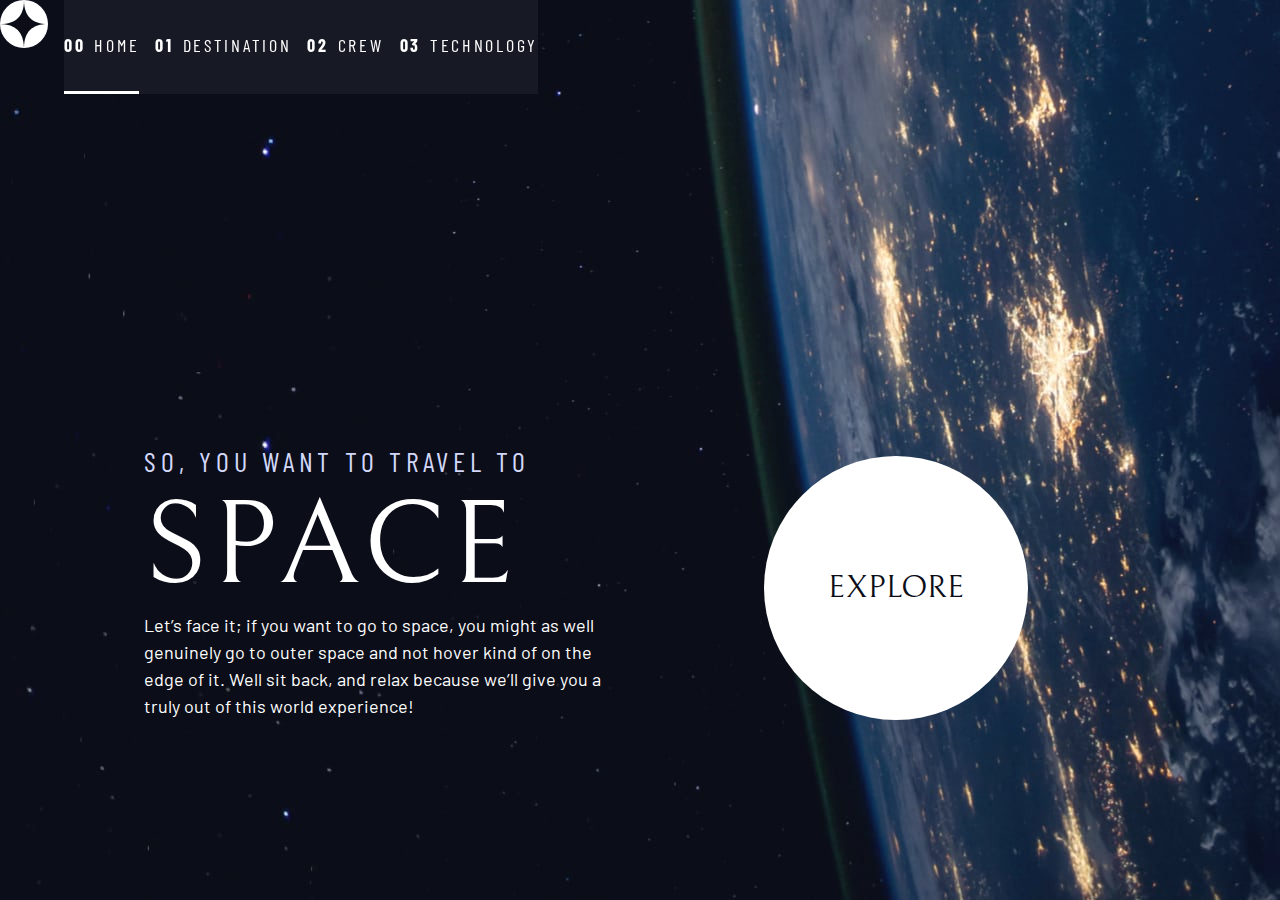
==== index.html @ 42b05539 "initial" ====
<!DOCTYPE html>
<html lang="en">
  <head>
    <meta charset="UTF-8" />
    <meta name="viewport" content="width=device-width, initial-scale=1.0" />

    <link
      rel="icon"
      type="image/png"
      sizes="32x32"
      href="./assets/favicon-32x32.png"
    />
    <!-- Google fonts -->
    <link rel="preconnect" href="https://fonts.googleapis.com" />
    <link rel="preconnect" href="https://fonts.gstatic.com" crossorigin />
    <link
      href="https://fonts.googleapis.com/css2?family=Barlow+Condensed:wght@400;700&family=Bellefair&family=Barlow:wght@400;700&display=swap"
      rel="stylesheet"
    />

    <!-- Our custom CSS -->
    <link rel="stylesheet" href="index.css" />
    <title>Frontend Mentor | Space tourism website</title>

    <script src="index.js" defer></script>
  </head>
  <body class="home">
    <header class="primary-header flex">
      <div>
        <img
          src="./starter-code/assets/shared/logo.svg"
          alt="space tourism logo"
          class="logo"
        />
      </div>
      <button class="mobile-nav-toggle" aria-controls="primary-navigation">
        <span aria-expanded="false" class="sr-only">Menu</span>
      </button>
      <nav>
        <ul
          id="primary-navigation"
          data-visible="false"
          class="primary-navigation underline-indicators flex"
        >
          <li class="active">
            <a
              class="ff-sans-cond uppercase text-white letter-spacing-2"
              href="index.html"
              ><span>00</span>Home</a
            >
          </li>
          <li>
            <a
              class="ff-sans-cond uppercase text-white letter-spacing-2"
              href="destination.html"
              ><span>01</span>Destination</a
            >
          </li>
          <li>
            <a
              class="ff-sans-cond uppercase text-white letter-spacing-2"
              href="crew.html"
              ><span>02</span>Crew</a
            >
          </li>
          <li>
            <a
              class="ff-sans-cond uppercase text-white letter-spacing-2"
              href="technology.html"
              ><span>03</span>Technology</a
            >
          </li>
        </ul>
      </nav>
    </header>

    <div class="grid-container grid-container--home">
      <div>
        <h1 class="text-accent fs-500 ff-sans-cond uppercase letter-spacing-1">
          So, you want to travel to
          <span class="fs-900 ff-serif text-white d-block">Space</span>
        </h1>
        <p>
          Let’s face it; if you want to go to space, you might as well genuinely
          go to outer space and not hover kind of on the edge of it. Well sit
          back, and relax because we’ll give you a truly out of this world
          experience!
        </p>
      </div>
      <div>
        <a href="#" class="large-button uppercase ff-serif text-dark bg-white"
          >Explore</a
        >
      </div>
    </div>
  </body>
</html>
---- index.css ----
/* ------------------- */
/* Custom properties   */
/* ------------------- */

:root {
    /* colors */
    --clr-dark: 230 35% 7%;
    --clr-light: 231 77% 90%;
    --clr-white: 0 0% 100%;

    /* font-sizes */
    --fs-900: clamp(5rem, 8vw + 1rem, 9.375rem);
    --fs-800: 3.5rem;
    --fs-700: 1.5rem;
    --fs-600: 1rem;
    --fs-500: 1.75rem;
    --fs-400: 0.9375rem;
    --fs-300: 1rem;
    --fs-200: 0.875rem;

    /* font-families */
    --ff-serif: "Bellefair", serif;
    --ff-sans-cond: "Barlow Condensed", sans-serif;
    --ff-sans-normal: "Barlow", sans-serif;
}

@media (min-width: 35em) {
    :root {
        --fs-800: 5rem;
        --fs-700: 2.5rem;
        --fs-600: 1.5rem;
        --fs-400: 1rem;
    }
}

@media (min-width: 45em) {
    :root {
        /* font-sizes */
        --fs-800: 6.25rem;
        --fs-700: 3.5rem;
        --fs-600: 2rem;
        --fs-400: 1.125rem;
    }
}


/* ------------------- */
/* Reset               */
/* ------------------- */

/* https://piccalil.li/blog/a-modern-css-reset/ */

/* Box sizing */
*,
*::before,
*::after {
    box-sizing: border-box;
}

/* Reset margins */
body,
h1,
h2,
h3,
h4,
h5,
p,
figure,
picture {
    margin: 0;
}

h1,
h2,
h3,
h4,
h5,
h6,
p {
    font-weight: 400;
}

/* set up the body */
body {
    font-family: var(--ff-sans-normal);
    font-size: var(--fs-400);
    color: hsl(var(--clr-white));
    background-color: hsl(var(--clr-dark));
    line-height: 1.5;
    min-height: 100vh;

    display: grid;
    grid-template-rows: min-content 1fr;
    overflow-x: hidden;
}

/* make images easier to work with */
img,
picutre {
    max-width: 100%;
    display: block;
}

/* make form elements easier to work with */
input,
button,
textarea,
select {
    font: inherit;
}

/* remove animations for people who've turned them off */
@media (prefers-reduced-motion: reduce) {

    *,
    *::before,
    *::after {
        animation-duration: 0.01ms !important;
        animation-iteration-count: 1 !important;
        transition-duration: 0.01ms !important;
        scroll-behavior: auto !important;
    }
}


/* ------------------- */
/* Utility classes     */
/* ------------------- */

/* general */

.flex {
    display: flex;
    gap: var(--gap, 1rem);
}

.grid {
    display: grid;
    gap: var(--gap, 1rem);
}

.d-block {
    display: block;
}

.flow>*:where(:not(:first-child)) {
    margin-top: var(--flow-space, 1rem);
}

.container {
    padding-inline: 2em;
    margin-inline: auto;
    max-width: 80rem;
}

.grid-container {
    text-align: center;
    display: grid;
    place-items: center;
    padding-inline: 1rem;

}

.grid-container * {
    max-width: 50ch;
}

@media (min-width: 45em) {
    .grid-container {
        text-align: left;
        column-gap: var(--container-gap, 2rem);
        grid-template-columns: minmax(1rem, 1fr) repeat(2, minmax(0, 30rem)) minmax(1rem, 1fr);
    }

    .grid-container>*:first-child {
        grid-column: 2;
    }

    .grid-container>*:last-child {
        grid-column: 3;
    }

    .grid-container--home {
        padding-bottom: max(6rem, 20vh);
        align-items: end;
    }
}


.sr-only {
    position: absolute;
    width: 1px;
    height: 1px;
    padding: 0;
    margin: -1px;
    overflow: hidden;
    clip: rect(0, 0, 0, 0);
    white-space: nowrap;
    /* added line */
    border: 0;
}

/* colors */

.bg-dark {
    background-color: hsl(var(--clr-dark));
}

.bg-accent {
    background-color: hsl(var(--clr-light));
}

.bg-white {
    background-color: hsl(var(--clr-white));
}

.text-dark {
    color: hsl(var(--clr-dark));
}

.text-accent {
    color: hsl(var(--clr-light));
}

.text-white {
    color: hsl(var(--clr-white));
}

/* typography */

.ff-serif {
    font-family: var(--ff-serif);
}

.ff-sans-cond {
    font-family: var(--ff-sans-cond);
}

.ff-sans-normal {
    font-family: var(--ff-sans-normal);
}

.letter-spacing-1 {
    letter-spacing: 4.75px;
}

.letter-spacing-2 {
    letter-spacing: 2.7px;
}

.letter-spacing-3 {
    letter-spacing: 2.35px;
}

.uppercase {
    text-transform: uppercase;
}

.fs-900 {
    font-size: var(--fs-900);
}

.fs-800 {
    font-size: var(--fs-800);
}

.fs-700 {
    font-size: var(--fs-700);
}

.fs-600 {
    font-size: var(--fs-600);
}

.fs-500 {
    font-size: var(--fs-500);
}

.fs-400 {
    font-size: var(--fs-400);
}

.fs-300 {
    font-size: var(--fs-300);
}

.fs-200 {
    font-size: var(--fs-200);
}

.fs-900,
.fs-800,
.fs-700,
.fs-600 {
    line-height: 1.1;
}

.numbered-title {
    font-family: var(--ff-sans-cond);
    font-size: var(--fs-500);
    text-transform: uppercase;
    letter-spacing: 4.72px;
}

.numbered-title span {
    margin-right: .5em;
    font-weight: 700;
    color: hsl(var(--clr-white) / .25);
}


/* ------------------- */
/* Compontents         */
/* ------------------- */

.large-button {
    font-size: 2rem;
    position: relative;
    z-index: 1;
    display: inline-grid;
    place-items: center;
    padding: 0 2em;
    border-radius: 50%;
    aspect-ratio: 1;
    text-decoration: none;
}

.large-button::after {
    content: '';
    position: absolute;
    z-index: -1;
    width: 100%;
    height: 100%;
    background: hsl(var(--clr-white) / .1);
    border-radius: 50%;
    opacity: 0;
    transition: opacity 500ms linear, transform 750ms ease-in-out;
}

.large-button:hover::after,
.large-button:focus::after {
    opacity: 1;
    transform: scale(1.5);
}

.primary-navigation {
    --underline-gap: 2rem;
    list-style: none;
    padding: 0;
    margin: 0;
    background: hsl(var(--clr-dark) / .95);
}

.mobile-nav-toggle {
    display: none;
}

@supports (backdrop-filter: blur(1.5rem)) {
    .primary-navigation {
        background: hsl(var(--clr-white) / .05);
        backdrop-filter: blur(1.5rem);
    }
}

@media (max-width: 35rem) {
    .primary-navigation {
        --underline-gap: .5rem;
        position: fixed;
        z-index: 1000;
        inset: 0 0 0 30%;
        list-style: none;
        padding: min(20rem, 10vh) 2rem;
        margin: 0;
        flex-direction: column;
        transform: translateX(100%);
    }

    .primary-navigation[data-visible="true"] {
        transform: translateX(0);
    }

    .primary-navigation.underline-indicators>.active {
        border: 0;
    }

    .mobile-nav-toggle {
        display: block;
        position: absolute;
        z-index: 2000;
        right: 1rem;
        top: 2rem;
        background: transparent;
        background-image: url(./starter-code/assets/shared/icon-hamburger.svg);
        background-repeat: no-repeat;
        width: 1.5rem;
        aspect-ratio: 1;
        border: 0;
    }
}



.primary-navigation a {
    text-decoration: none;
}

.primary-navigation a>span {
    font-weight: 700;
    margin-right: .5em;
}

.underline-indicators>* {
    cursor: pointer;
    padding: var(--underline-gap, 1rem) 0;
    border: 0;
    border-bottom: .2rem solid hsl(var(--clr-white) / 0);
}

.underline-indicators>*:hover,
.underline-indicators>*:focus {
    border-color: hsl(var(--clr-white) / .5);
}

.underline-indicators>.active,
.underline-indicators>[aria-selected="true"] {
    color: hsl(var(--clr-white) / 1);
    border-color: hsl(var(--clr-white) / 1);
}

.tab-list {
    --gap: 2rem;
}

.dot-indicators>* {
    cursor: pointer;
    border: 0;
    border-radius: 50%;
    padding: .5em;
    background-color: hsl(var(--clr-white) / .25);
}

.dot-indicators>*:hover,
.dot-indicators>*:focus {
    background-color: hsl(var(--clr-white) / .5);
}

.dot-indicators>[aria-selected="true"] {
    background-color: hsl(var(--clr-white) / 1);
}


/* ----------------------------- */
/* Page specific background      */
/* ----------------------------- */
body {
    background-size: cover;
    background-position: bottom center;
}

/* home */
.home {
    background-image: url(./starter-code/assets/home/background-home-mobile.jpg);
}

@media (min-width: 35rem) {
    .home {
        background-position: center center;
        background-image: url(./starter-code/assets/home/background-home-tablet.jpg);
    }
}

@media (min-width: 45rem) {
    .home {
        background-image: url(./starter-code/assets/home/background-home-desktop.jpg);
    }
}
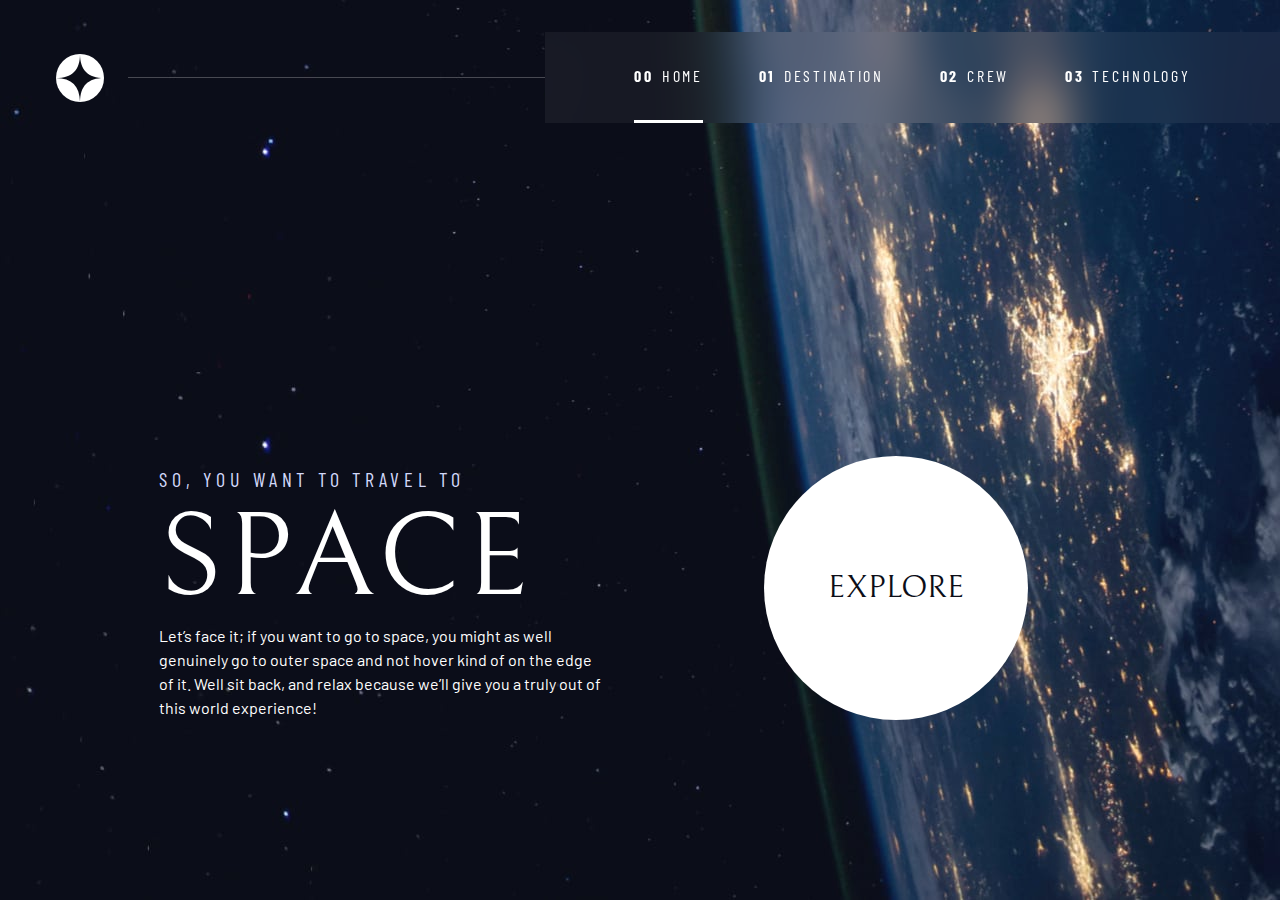
==== commit 9d8b15d0: "mobile layout" ====
--- a/index.html
+++ b/index.html
@@ -25,6 +25,7 @@
     <script src="index.js" defer></script>
   </head>
   <body class="home">
+    <a href="#main" class="skip-to-content">Skip to content</a>
     <header class="primary-header flex">
       <div>
         <img
@@ -46,35 +47,35 @@
             <a
               class="ff-sans-cond uppercase text-white letter-spacing-2"
               href="index.html"
-              ><span>00</span>Home</a
+              ><span aria-hidden="true">00</span>Home</a
             >
           </li>
           <li>
             <a
               class="ff-sans-cond uppercase text-white letter-spacing-2"
               href="destination.html"
-              ><span>01</span>Destination</a
+              ><span aria-hidden="true">01</span>Destination</a
             >
           </li>
           <li>
             <a
               class="ff-sans-cond uppercase text-white letter-spacing-2"
               href="crew.html"
-              ><span>02</span>Crew</a
+              ><span aria-hidden="true">02</span>Crew</a
             >
           </li>
           <li>
             <a
               class="ff-sans-cond uppercase text-white letter-spacing-2"
               href="technology.html"
-              ><span>03</span>Technology</a
+              ><span aria-hidden="true">03</span>Technology</a
             >
           </li>
         </ul>
       </nav>
     </header>
 
-    <div class="grid-container grid-container--home">
+    <main id="main" class="grid-container grid-container--home">
       <div>
         <h1 class="text-accent fs-500 ff-sans-cond uppercase letter-spacing-1">
           So, you want to travel to
@@ -92,6 +93,6 @@
           >Explore</a
         >
       </div>
-    </div>
+    </main>
   </body>
 </html>
--- a/index.css
+++ b/index.css
@@ -13,7 +13,7 @@
     --fs-800: 3.5rem;
     --fs-700: 1.5rem;
     --fs-600: 1rem;
-    --fs-500: 1.75rem;
+    --fs-500: 1rem;
     --fs-400: 0.9375rem;
     --fs-300: 1rem;
     --fs-200: 0.875rem;
@@ -39,7 +39,8 @@
         --fs-800: 6.25rem;
         --fs-700: 3.5rem;
         --fs-600: 2rem;
-        --fs-400: 1.125rem;
+        --fs-500: 1.25rem;
+        --fs-400: 1rem;
     }
 }
 
@@ -153,38 +154,7 @@
     max-width: 80rem;
 }
 
-.grid-container {
-    text-align: center;
-    display: grid;
-    place-items: center;
-    padding-inline: 1rem;
-
-}
-
-.grid-container * {
-    max-width: 50ch;
-}
-
-@media (min-width: 45em) {
-    .grid-container {
-        text-align: left;
-        column-gap: var(--container-gap, 2rem);
-        grid-template-columns: minmax(1rem, 1fr) repeat(2, minmax(0, 30rem)) minmax(1rem, 1fr);
-    }
-
-    .grid-container>*:first-child {
-        grid-column: 2;
-    }
-
-    .grid-container>*:last-child {
-        grid-column: 3;
-    }
-
-    .grid-container--home {
-        padding-bottom: max(6rem, 20vh);
-        align-items: end;
-    }
-}
+
 
 
 .sr-only {
@@ -196,8 +166,22 @@
     overflow: hidden;
     clip: rect(0, 0, 0, 0);
     white-space: nowrap;
-    /* added line */
     border: 0;
+}
+
+.skip-to-content {
+    background: hsl(var(--clr-white));
+    z-index: 9999;
+    color: hsl(var(--clr-dark));
+    padding: .5em 1em;
+    margin-inline: auto;
+    position: absolute;
+    transform: translateY(-100%);
+    transition: transform 250ms ease-in;
+}
+
+.skip-to-content:focus {
+    transform: translateY(0);
 }
 
 /* colors */
@@ -343,12 +327,35 @@
     transform: scale(1.5);
 }
 
+
+/* primary header */
+
+.logo {
+    margin: 1.5rem clamp(1.5rem, 5vw, 3.5rem);
+}
+
+.primary-header {
+    justify-content: space-between;
+    align-items: center;
+}
+
 .primary-navigation {
+    --gap: clamp(1.5rem, 5vw, 3.5rem);
     --underline-gap: 2rem;
     list-style: none;
     padding: 0;
     margin: 0;
-    background: hsl(var(--clr-dark) / .95);
+    background: hsl(var(--clr-white) / .05);
+    backdrop-filter: blur(1.5rem);
+}
+
+.primary-navigation a {
+    text-decoration: none;
+}
+
+.primary-navigation a>span {
+    font-weight: 700;
+    margin-right: .5em;
 }
 
 .mobile-nav-toggle {
@@ -373,6 +380,7 @@
         margin: 0;
         flex-direction: column;
         transform: translateX(100%);
+        transition: transform 500ms ease-in-out;
     }
 
     .primary-navigation[data-visible="true"] {
@@ -382,6 +390,8 @@
     .primary-navigation.underline-indicators>.active {
         border: 0;
     }
+
+
 
     .mobile-nav-toggle {
         display: block;
@@ -392,22 +402,57 @@
         background: transparent;
         background-image: url(./starter-code/assets/shared/icon-hamburger.svg);
         background-repeat: no-repeat;
+        background-position: center;
         width: 1.5rem;
         aspect-ratio: 1;
         border: 0;
     }
-}
-
-
-
-.primary-navigation a {
-    text-decoration: none;
-}
-
-.primary-navigation a>span {
-    font-weight: 700;
-    margin-right: .5em;
-}
+
+    .mobile-nav-toggle[aria-expanded="true"] {
+        background-image: url(./starter-code/assets/shared/icon-close.svg);
+
+    }
+
+    .mobile-nav-toggle:focus-visible {
+        outline: 5px solid white;
+        outline-offset: 5px;
+    }
+}
+
+@media (min-width: 35rem) {
+    .primary-navigation {
+        padding-inline: clamp(3rem, 7vw, 7rem);
+    }
+}
+
+@media (min-width: 35em) and (max-width: 44.999em) {
+    .primary-navigation a>span {
+        display: none;
+    }
+}
+
+@media (min-width:45em) {
+    .primary-header::after {
+        content: '';
+        display: block;
+        position: relative;
+        height: 1px;
+        width: 100%;
+        margin-right: -2.5rem;
+        background: hsl(var(--clr-white) / .25);
+        order: 1;
+    }
+
+    nav {
+        order: 2;
+    }
+
+    .primary-navigation {
+        margin-block: 2rem;
+    }
+}
+
+
 
 .underline-indicators>* {
     cursor: pointer;
@@ -473,4 +518,78 @@
     .home {
         background-image: url(./starter-code/assets/home/background-home-desktop.jpg);
     }
+}
+
+/* ----------------------------- */
+/* Layout      */
+/* ----------------------------- */
+
+.grid-container {
+    text-align: center;
+    display: grid;
+    place-items: center;
+    padding-inline: 1rem;
+    padding-bottom: 3rem;
+
+}
+
+.grid-container * {
+    max-width: 50ch;
+}
+
+.numbered-title {
+    grid-area: title;
+}
+
+/* destination layout */
+
+.grid-container--destination {
+    --flow-space: 2rem;
+    grid-template-areas:
+        "title"
+        "image"
+        "tabs"
+        "content"
+    ;
+}
+
+.grid-container--destination>img {
+    grid-area: image;
+    max-width: 60%;
+}
+
+.grid-container--destination>.tab-list {
+    grid-area: tabs;
+}
+
+.grid-container--destination>.destination-info {
+    grid-area: content;
+}
+
+.destination-meta {
+    flex-direction: column;
+    border-top: 1px solid hsl(var(--clr-white) / .1);
+    padding-top: 2.5rem;
+    margin-top: 2.5rem;
+}
+
+@media (min-width: 45em) {
+    .grid-container {
+        text-align: left;
+        column-gap: var(--container-gap, 2rem);
+        grid-template-columns: minmax(1rem, 1fr) repeat(2, minmax(0, 30rem)) minmax(1rem, 1fr);
+    }
+
+    .grid-container>*:first-child {
+        grid-column: 2;
+    }
+
+    .grid-container>*:last-child {
+        grid-column: 3;
+    }
+
+    .grid-container--home {
+        padding-bottom: max(6rem, 20vh);
+        align-items: end;
+    }
 }